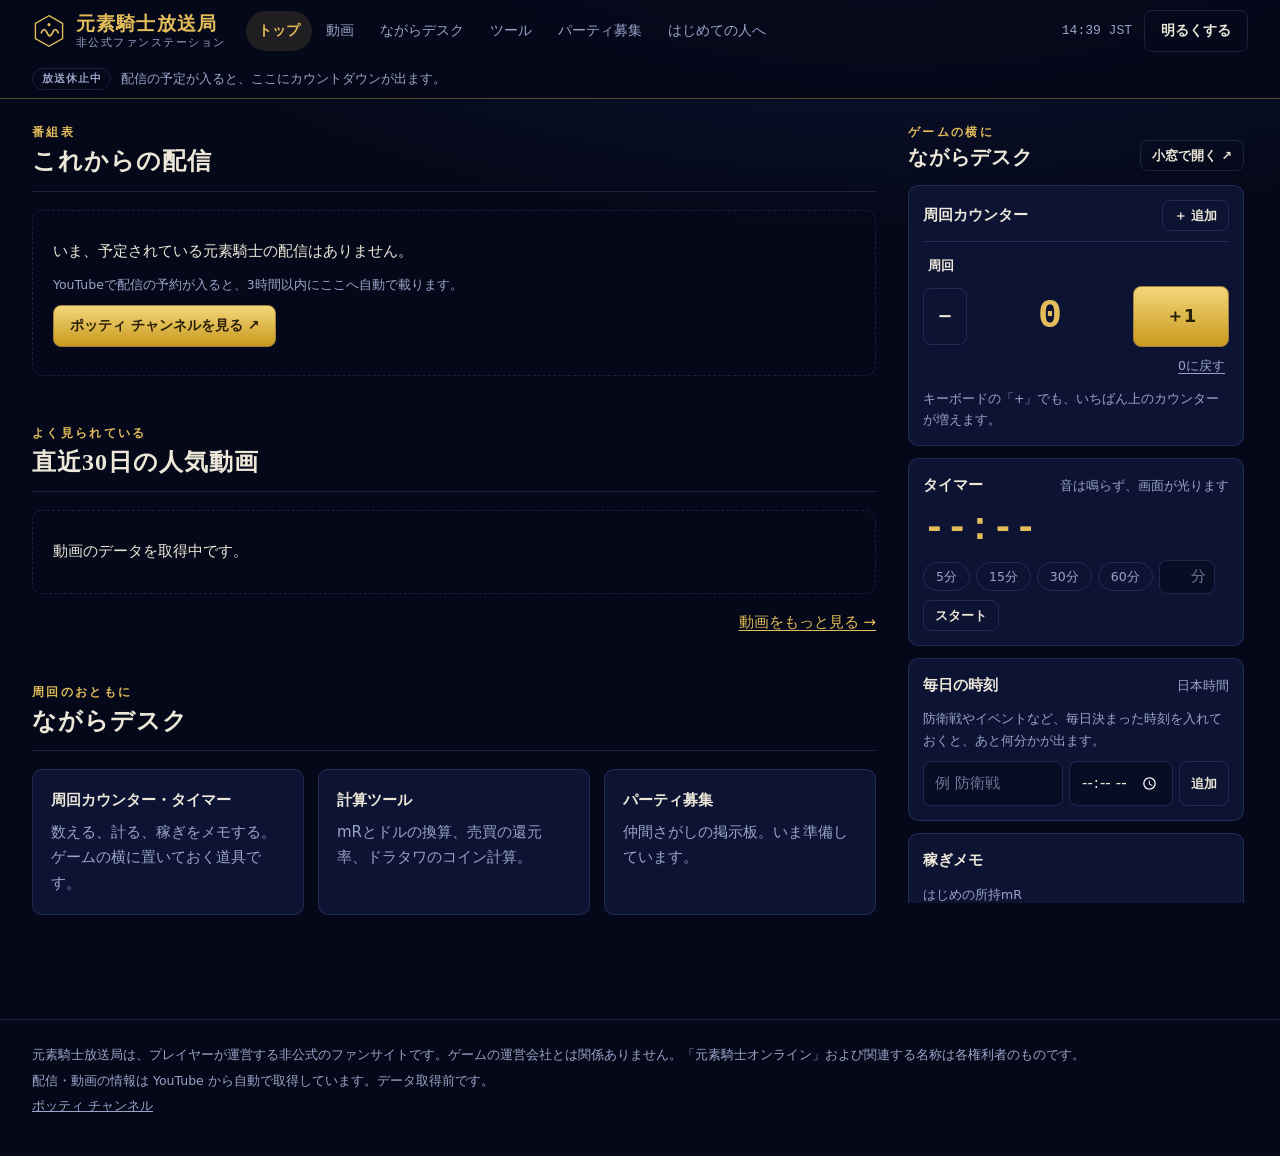
==== src/v2/index.html @ c4d9776a "別版 v2 を追加（モニター・常設デスク・小窓） Co-Authored-By: Claude Fable 5.2 <noreply@anthropic.com> Claude-Session: ht" ====
<!doctype html>
<html lang="ja">
<head>
<meta charset="utf-8">
<meta name="viewport" content="width=device-width, initial-scale=1">
<title>元素騎士放送局</title>
<meta name="description" content="元素騎士オンラインの配信予定・人気動画・周回のおともツールをまとめた、非公式のファンサイトです。">
<meta name="referrer" content="strict-origin-when-cross-origin">
<link rel="icon" href="../favicon.svg" type="image/svg+xml">
<link rel="stylesheet" href="style.css">
</head>
<body data-route="home">
<a class="skip" href="#view">本文へ移動</a>

<header class="top">
  <div class="top-in">
    <a class="brand" href="#/" aria-label="元素騎士放送局 トップ">
      <svg class="brand-mark" viewBox="0 0 40 40" aria-hidden="true">
        <path d="M20 2 36 11v18L20 38 4 29V11z" fill="none" stroke="currentColor" stroke-width="1.6"/>
        <path d="M11 22c2.2-5 4.4-5 6.6 0s4.4 5 6.600 0 4.400-5 6.600 0" fill="none" stroke="currentColor" stroke-width="2" stroke-linecap="round"/>
        <circle cx="20" cy="12.500" r="1.800" fill="currentColor"/>
      </svg>
      <span class="brand-text"><b>元素騎士放送局</b><small>非公式ファンステーション</small></span>
    </a>
    <nav class="nav" aria-label="メニュー" id="nav"></nav>
    <div class="top-tools">
      <span class="clock" id="clock" aria-label="日本時間"></span>
      <button class="ghost" id="themeBtn" type="button"></button>
    </div>
  </div>
  <div class="ticker" id="ticker" role="status"></div>
</header>

<div class="shell">
  <main>
    <section id="monitor" class="monitor" aria-label="モニター" hidden></section>
    <div id="view" tabindex="-1"></div>
  </main>
  <aside id="desk" class="desk" aria-label="ながらデスク"></aside>
</div>

<footer class="foot">
  <p>元素騎士放送局は、プレイヤーが運営する非公式のファンサイトです。ゲームの運営会社とは関係ありません。「元素騎士オンライン」および関連する名称は各権利者のものです。</p>
  <p>配信・動画の情報は YouTube から自動で取得しています。<span id="fetched"></span></p>
  <p><a href="https://www.youtube.com/@potty0908" target="_blank" rel="noopener">ポッティ チャンネル</a></p>
</footer>

<div class="flash" id="flash" aria-hidden="true"></div>
<script type="module" src="app.js"></script>
</body>
</html>
---- src/v2/style.css ----
/* 元素騎士放送局 v2 — 夜の放送局。紺の地に金の罫、青い灯り。 */
:root {
  color-scheme: dark;
  --bg: #050818; --bg2: #080d26; --panel: #0c1333; --raised: #121b47;
  --line: rgba(150, 168, 255, .16); --line-strong: rgba(226, 187, 79, .38);
  --text: #ece7d8; --muted: #9ba4c9;
  --gold: #e3bd5a; --gold-ink: #2a1f08; --blue: #3d6bff; --live: #ef4f43;
  --fire: #e5533d; --water: #3b82f6; --wind: #22b07d; --earth: #c79a3a;
  --serif: "Hiragino Mincho ProN", "Yu Mincho", YuMincho, "Noto Serif JP", serif;
  --sans: "Hiragino Sans", "Hiragino Kaku Gothic ProN", "Yu Gothic UI", "Noto Sans JP", system-ui, sans-serif;
  --mono: ui-monospace, "SF Mono", Menlo, Consolas, monospace;
  --r: 10px; --gutter: clamp(16px, 4vw, 32px);
}
:root[data-theme="light"] {
  color-scheme: light;
  --bg: #f2f4fa; --bg2: #e9edf8; --panel: #ffffff; --raised: #eef1fb;
  --line: rgba(22, 37, 111, .14); --line-strong: rgba(150, 110, 16, .45);
  --text: #131c4f; --muted: #4c5683; --gold: #8a6510; --gold-ink: #2a1f08; --blue: #1d4ed8; --live: #c8271b;
}

* { box-sizing: border-box; }
html { -webkit-text-size-adjust: 100%; scroll-padding-top: 110px; }
body {
  margin: 0; background: var(--bg); color: var(--text); font: 15px/1.7 var(--sans);
  background-image: radial-gradient(1200px 500px at 70% -10%, color-mix(in srgb, var(--blue) 16%, transparent), transparent 70%);
  background-repeat: no-repeat; min-height: 100vh;
}
h1, h2, h3, p, ul, ol, dl, dd { margin: 0; padding: 0; }
ul, ol { list-style: none; }
a { color: inherit; }
img { display: block; max-width: 100%; }
button, input, textarea, select { font: inherit; color: inherit; }
button { cursor: pointer; }
:focus-visible { outline: 2px solid var(--gold); outline-offset: 2px; border-radius: 4px; }
.mono { font-family: var(--mono); font-variant-numeric: tabular-nums; }
.muted { color: var(--muted); }
.small { font-size: 12.500px; }
.skip { position: absolute; left: 12px; top: -80px; background: var(--gold); color: var(--gold-ink); padding: 8px 12px; border-radius: 6px; z-index: 50; }
.skip:focus { top: 12px; }

/* ---- 上の帯 ---- */
.top { position: sticky; top: 0; z-index: 30; background: color-mix(in srgb, var(--bg) 88%, transparent); backdrop-filter: blur(12px); border-bottom: 1px solid var(--line-strong); }
.top-in { max-width: 1480px; margin: 0 auto; padding: 10px var(--gutter); display: flex; align-items: center; gap: 20px; }
.brand { display: flex; align-items: center; gap: 10px; text-decoration: none; flex-shrink: 0; }
.brand-mark { width: 34px; height: 34px; color: var(--gold); }
.brand-text { display: grid; line-height: 1.25; }
.brand-text b { font: 600 19px/1.2 var(--serif); letter-spacing: .06em; color: var(--gold); }
.brand-text small { font-size: 10.500px; letter-spacing: .14em; color: var(--muted); }
.nav { display: flex; gap: 2px; overflow-x: auto; scrollbar-width: none; flex: 1; min-width: 0; }
.nav::-webkit-scrollbar { display: none; }
.nav a { padding: 8px 12px; border-radius: 999px; text-decoration: none; white-space: nowrap; color: var(--muted); font-size: 14px; }
.nav a:hover { color: var(--text); background: var(--raised); }
.nav a[aria-current] { color: var(--gold); background: color-mix(in srgb, var(--gold) 12%, transparent); font-weight: 600; }
.top-tools { display: flex; align-items: center; gap: 12px; flex-shrink: 0; }
.clock { font: 13px var(--mono); color: var(--muted); }
.ticker { max-width: 1480px; margin: 0 auto; padding: 6px var(--gutter) 8px; display: flex; align-items: center; gap: 10px; font-size: 13px; white-space: nowrap; overflow: hidden; }
.ticker > :nth-child(2) { overflow: hidden; text-overflow: ellipsis; min-width: 0; }
.ticker a { text-underline-offset: 3px; }

.pill { display: inline-block; padding: 1px 9px; border-radius: 999px; font-size: 11px; font-weight: 700; letter-spacing: .08em; border: 1px solid var(--line-strong); color: var(--gold); flex-shrink: 0; }
.pill.live { background: var(--live); border-color: var(--live); color: #fff; }
.pill.live::before { content: ""; display: inline-block; width: 6px; height: 6px; border-radius: 50%; background: #fff; margin-right: 6px; vertical-align: 1px; animation: blink 1.4s infinite; }
.pill.off { color: var(--muted); border-color: var(--line); }
.potty { display: inline-block; background: #b6ff1a; color: #0b1300; font-size: 10.500px; font-weight: 700; padding: 0 7px; border-radius: 4px; flex-shrink: 0; }
@keyframes blink { 50% { opacity: .25; } }

/* ---- ボタン ---- */
.btn, .ghost { display: inline-flex; align-items: center; justify-content: center; gap: 6px; padding: 8px 16px; border-radius: 8px; text-decoration: none; font-weight: 600; font-size: 14px; white-space: nowrap; }
.btn { background: linear-gradient(#f3d67a, #c99a1e); color: var(--gold-ink); border: 1px solid #a17f41; }
.btn:hover { filter: brightness(1.07); }
.ghost { background: transparent; border: 1px solid var(--line); color: var(--text); }
.ghost:hover { border-color: var(--line-strong); background: var(--raised); }
.btn.small, .ghost.small { padding: 4px 11px; font-size: 12.500px; }
.linkbtn { background: none; border: 0; padding: 2px 4px; color: var(--muted); font-size: 12.500px; text-decoration: underline; text-underline-offset: 3px; }
.linkbtn:hover { color: var(--text); }
.link { color: var(--gold); text-underline-offset: 3px; }

/* ---- 骨組み ---- */
.shell { max-width: 1480px; margin: 0 auto; padding: 24px var(--gutter) 56px; display: grid; gap: 32px; grid-template-columns: minmax(0, 1fr); }
main { min-width: 0; }
#view:focus { outline: none; }
.desk { display: none; }
body[data-route="desk"] main { display: none; }
body[data-route="desk"] .desk { display: block; }
@media (min-width: 1180px) {
  body:not([data-route="desk"]) .shell { grid-template-columns: minmax(0, 1fr) 340px; }
  body:not([data-route="desk"]) .desk { display: block; position: sticky; top: 104px; max-height: calc(100vh - 120px); overflow-y: auto; padding-right: 4px; align-self: start; scrollbar-width: thin; }
}

/* ---- モニター ---- */
.monitor { display: none; }
body[data-route="home"] .monitor:not([hidden]) { display: grid; gap: 20px; grid-template-columns: minmax(0, 1fr); margin-bottom: 40px; align-items: start; }
@media (min-width: 860px) { body[data-route="home"] .monitor:not([hidden]) { grid-template-columns: minmax(0, 1.700fr) minmax(240px, 1fr); } }
.stage { position: relative; border-radius: var(--r); overflow: hidden; background: #000; border: 1px solid var(--line-strong); display: grid; place-items: center; isolation: isolate; }
.stage::before { content: ""; position: absolute; inset: -30px; background: var(--thumb) center/cover; filter: blur(28px) brightness(.45); z-index: -1; }
.frame { position: relative; width: 100%; aspect-ratio: 16/9; }
.stage.tall .frame { width: auto; height: min(52vh, 440px); aspect-ratio: 9/16; max-width: 100%; }
.frame img, .frame iframe { position: absolute; inset: 0; width: 100%; height: 100%; object-fit: cover; border: 0; }
.playbtn { position: absolute; inset: 0; margin: auto; width: 72px; height: 72px; border-radius: 50%; border: 2px solid var(--gold); background: rgba(5, 8, 24, .72); color: var(--gold); font-size: 24px; padding-left: 6px; }
.playbtn:hover { background: var(--gold); color: var(--gold-ink); }
.side { display: grid; gap: 14px; align-content: start; min-width: 0; }
.now { display: grid; gap: 8px; }
.now-top { display: flex; align-items: center; gap: 8px; }
.now-top .close { margin-left: auto; display: none; }
body.playing .now-top .close { display: inline-flex; }
.now-title { font: 600 20px/1.5 var(--serif); letter-spacing: .02em; }
.label { font-size: 11.500px; letter-spacing: .14em; color: var(--muted); font-weight: 600; padding-top: 12px; border-top: 1px solid var(--line); }
.queue { display: grid; gap: 4px; }
.queue button { display: grid; grid-template-columns: 72px minmax(0, 1fr); gap: 10px; align-items: center; width: 100%; text-align: left; background: none; border: 0; padding: 5px; border-radius: 8px; }
.queue button:hover { background: var(--raised); }
.queue img { width: 72px; aspect-ratio: 16/9; object-fit: cover; border-radius: 5px; }
.queue b { display: block; font-size: 13px; font-weight: 500; line-height: 1.45; overflow: hidden; display: -webkit-box; -webkit-line-clamp: 2; -webkit-box-orient: vertical; }
.queue small { color: var(--muted); font-size: 11.500px; display: block; overflow: hidden; text-overflow: ellipsis; white-space: nowrap; }

/* 他のページでは、再生中だけ小さく浮かぶ */
body.playing:not([data-route="home"]) .monitor:not([hidden]) { display: block; position: fixed; left: 16px; bottom: 16px; z-index: 40; width: min(340px, calc(100vw - 32px)); background: var(--panel); border: 1px solid var(--line-strong); border-radius: 12px; padding: 8px; box-shadow: 0 16px 48px rgba(0, 0, 0, .5); }
body.playing:not([data-route="home"]) .monitor .stage.tall .frame { height: 232px; }
body.playing:not([data-route="home"]) .monitor:has(.tall) { width: 150px; }
body.playing:not([data-route="home"]) .foot { padding-bottom: 300px; }
body.playing:not([data-route="home"]) .monitor .side { margin-top: 6px; gap: 0; }
body.playing:not([data-route="home"]) .monitor :is(.queue, .label, .now p, .now .link, .potty) { display: none; }
body.playing:not([data-route="home"]) .monitor .now-title { font: 500 12px/1.4 var(--sans); overflow: hidden; white-space: nowrap; text-overflow: ellipsis; }
body.mini .monitor { display: none !important; }

/* ---- 節 ---- */
.sec { margin-bottom: 48px; }
.sec-h { display: grid; gap: 2px; margin-bottom: 18px; padding-bottom: 12px; border-bottom: 1px solid var(--line); }
.kicker { font-size: 11.500px; letter-spacing: .2em; color: var(--gold); font-weight: 600; }
.sec-h h2, .desk-h h2 { font: 600 24px/1.4 var(--serif); letter-spacing: .04em; }
.note { color: var(--muted); font-size: 13px; margin-bottom: 14px; padding-left: 12px; border-left: 2px solid var(--line-strong); }
.more { margin-top: 16px; text-align: right; }
.empty { border: 1px dashed var(--line); border-radius: var(--r); padding: 28px 20px; display: grid; gap: 10px; justify-items: start; }

/* 番組表 */
.guide { display: grid; gap: 20px; }
.day-h { font: 600 14px var(--sans); color: var(--muted); margin-bottom: 6px; }
.prog { display: grid; grid-template-columns: 64px minmax(0, 1fr) auto; gap: 14px; align-items: center; padding: 12px 14px; border: 1px solid var(--line); border-left: 3px solid var(--line); border-radius: 8px; background: var(--panel); margin-bottom: 6px; }
.prog.mine { border-left-color: var(--gold); }
.prog.on { border-color: var(--live); }
.prog-t { font-size: 17px; font-weight: 700; color: var(--gold); }
.prog.on .prog-t { color: var(--live); font-size: 13px; letter-spacing: .1em; }
.prog-b { display: grid; gap: 2px; min-width: 0; }
.prog-b b { font-weight: 600; line-height: 1.5; }
.prog-a { display: flex; gap: 10px; align-items: center; flex-wrap: wrap; justify-content: flex-end; }
@media (max-width: 620px) { .prog { grid-template-columns: 52px minmax(0, 1fr); } .prog-a { grid-column: 2; justify-content: flex-start; } }

/* 動画 */
.vgrid { display: grid; gap: 18px 14px; grid-template-columns: repeat(auto-fill, minmax(190px, 1fr)); }
.vcard { display: grid; gap: 8px; align-content: start; text-align: left; background: none; border: 0; padding: 0; border-radius: var(--r); }
.vthumb { position: relative; display: block; aspect-ratio: 16/9; border-radius: 8px; overflow: hidden; background: var(--raised); border: 1px solid var(--line); }
.vthumb img { width: 100%; height: 100%; object-fit: cover; transition: transform .25s; }
.vcard:hover .vthumb { border-color: var(--line-strong); }
.vcard:hover .vthumb img { transform: scale(1.04); }
.dur, .vtype { position: absolute; bottom: 6px; padding: 0 6px; border-radius: 4px; background: rgba(5, 8, 24, .82); color: #fff; font-size: 11px; line-height: 1.7; }
.dur { right: 6px; } .vtype { left: 6px; }
.vbody { display: grid; gap: 3px; padding: 0 2px; }
.vtitle { font-weight: 600; font-size: 13.500px; line-height: 1.5; display: -webkit-box; -webkit-line-clamp: 2; -webkit-box-orient: vertical; overflow: hidden; }
.vmeta { display: flex; gap: 6px; align-items: center; font-size: 12px; color: var(--muted); min-width: 0; }
.vmeta > span:last-child { overflow: hidden; text-overflow: ellipsis; white-space: nowrap; }

.tabs { display: flex; gap: 4px; border-bottom: 1px solid var(--line); margin-bottom: 16px; overflow-x: auto; }
.tab { background: none; border: 0; padding: 10px 14px; color: var(--muted); border-bottom: 2px solid transparent; margin-bottom: -1px; white-space: nowrap; font-weight: 600; }
.tab.on { color: var(--gold); border-bottom-color: var(--gold); }
.filters { display: grid; gap: 10px; margin-bottom: 12px; }
.chips { display: flex; gap: 6px; flex-wrap: wrap; align-items: center; }
.chip { background: transparent; border: 1px solid var(--line); border-radius: 999px; padding: 3px 12px; font-size: 12.500px; color: var(--muted); }
.chip:hover { border-color: var(--line-strong); color: var(--text); }
.chip.on { background: color-mix(in srgb, var(--gold) 14%, transparent); border-color: var(--line-strong); color: var(--gold); font-weight: 600; }

/* 入力 */
input[type="text"], input[type="search"], input[type="time"], textarea { width: 100%; background: var(--bg2); border: 1px solid var(--line); border-radius: 8px; padding: 8px 11px; min-width: 0; }
input:focus-visible, textarea:focus-visible { outline: 2px solid var(--gold); outline-offset: 0; border-color: transparent; }
input::placeholder, textarea::placeholder { color: color-mix(in srgb, var(--muted) 70%, transparent); }
textarea { resize: vertical; line-height: 1.6; }
.search { max-width: 420px; }
.field { display: grid; gap: 3px; font-size: 12.500px; color: var(--muted); }
.field input { font-size: 15px; color: var(--text); }
.result { display: block; min-height: 1.700em; font-weight: 700; color: var(--gold); }

/* カード */
.cards3 { display: grid; gap: 14px; grid-template-columns: repeat(auto-fit, minmax(230px, 1fr)); }
.card, .tile, .dcard { background: var(--panel); border: 1px solid var(--line); border-radius: var(--r); padding: 18px; display: grid; gap: 10px; align-content: start; }
.card h3, .dcard h3 { font-size: 15px; font-weight: 700; }
.card.wide { max-width: 720px; gap: 14px; justify-items: start; }
.tile { text-decoration: none; gap: 6px; }
a.tile:hover { border-color: var(--line-strong); background: var(--raised); }
.tile b { font-size: 15px; }
.app-top { display: flex; justify-content: space-between; gap: 8px; align-items: center; }
.plain { display: grid; gap: 6px; }
.plain li { padding-left: 16px; position: relative; }
.plain li::before { content: ""; position: absolute; left: 2px; top: .75em; width: 6px; height: 6px; background: var(--gold); transform: rotate(45deg); }
.steps { display: grid; gap: 12px; counter-reset: s; max-width: 720px; }
.steps li { counter-increment: s; display: grid; grid-template-columns: 34px 1fr; column-gap: 12px; }
.steps li::before { content: counter(s); grid-row: span 2; width: 34px; height: 34px; border: 1px solid var(--line-strong); border-radius: 50%; display: grid; place-items: center; font: 600 15px var(--serif); color: var(--gold); }
.gloss { margin-top: 14px; display: grid; grid-template-columns: minmax(90px, 160px) minmax(0, 1fr); gap: 0 18px; max-width: 820px; }
.gloss dt, .gloss dd { padding: 10px 0; border-bottom: 1px solid var(--line); }
.gloss dt { font-weight: 700; color: var(--gold); }
@media (max-width: 520px) { .gloss { grid-template-columns: 1fr; } .gloss dt { border: 0; padding-bottom: 0; } }

/* ---- ながらデスク ---- */
.desk-h { display: flex; justify-content: space-between; align-items: end; gap: 10px; margin-bottom: 14px; }
.desk-h h2 { font-size: 20px; }
.desk-grid { display: grid; gap: 12px; margin-bottom: 12px; }
body[data-route="desk"]:not(.mini) .desk-grid { grid-template-columns: repeat(auto-fit, minmax(300px, 1fr)); align-items: start; }
.dcard { padding: 14px; }
.dcard.done { border-color: var(--gold); box-shadow: 0 0 0 1px var(--gold) inset; }
.dhead { display: flex; justify-content: space-between; align-items: baseline; gap: 8px; }
.counter { display: grid; gap: 6px; padding-top: 10px; border-top: 1px solid var(--line); }
.counter:first-of-type { border-top: 0; padding-top: 0; }
.cname { background: transparent !important; border-color: transparent !important; padding: 2px 4px !important; font-weight: 600; font-size: 13px; }
.cname:hover { border-color: var(--line) !important; }
.crow { display: grid; grid-template-columns: 44px 1fr 96px; gap: 10px; align-items: center; }
.cnum { font-size: 40px; line-height: 1; text-align: center; color: var(--gold); }
.btn.big { padding: 14px 0; font-size: 18px; }
.crow .ghost { padding: 12px 0; font-size: 18px; }
.crow2 { display: flex; gap: 8px; align-items: center; min-height: 20px; }
.crow2 small { margin-right: auto; }
.keyhint { display: none; }
@media (hover: hover) and (pointer: fine) { .keyhint { display: block; } }
.tnum { font-size: 38px; line-height: 1.1; color: var(--gold); }
.tiny { width: 56px !important; padding: 3px 8px !important; text-align: right; }
.rlist { display: grid; gap: 4px; }
.rlist li { display: grid; grid-template-columns: minmax(0, 1fr) auto auto; gap: 10px; align-items: center; padding: 4px 0; border-bottom: 1px solid var(--line); }
.rform { display: grid; grid-template-columns: minmax(0, 1fr) 104px auto; gap: 6px; }
.eout { display: grid; gap: 2px; font-size: 13px; }
.eout span:first-child { font-weight: 700; color: var(--gold); font-size: 16px; }
.elog summary { cursor: pointer; font-size: 12.500px; color: var(--muted); }
.elog li { font-size: 12px; padding: 3px 0; }

/* 小窓 */
body.mini .top-in .nav, body.mini .foot, body.mini .clock { display: none; }
body.mini .shell { padding: 14px 12px 24px; }
body.mini .brand-text small { display: none; }

/* ---- 足元・光 ---- */
.foot { border-top: 1px solid var(--line); padding: 24px var(--gutter) 40px; max-width: 1480px; margin: 0 auto; color: var(--muted); font-size: 12.500px; display: grid; gap: 4px; }
.flash { position: fixed; inset: 0; pointer-events: none; z-index: 60; opacity: 0; box-shadow: inset 0 0 0 10px var(--gold), inset 0 0 120px color-mix(in srgb, var(--gold) 55%, transparent); }
.flash.on { animation: flash 2.400s ease-out 2; }
@keyframes flash { 0%, 40% { opacity: 1; } 20% { opacity: .35; } 100% { opacity: 0; } }

@media (max-width: 760px) {
  .top-in { flex-wrap: wrap; gap: 6px 12px; }
  .nav { order: 3; flex-basis: 100%; margin: 0 calc(var(--gutter) * -1); padding: 0 var(--gutter); }
  .top-tools { margin-left: auto; }
  .clock { display: none; }
  .sec-h h2 { font-size: 21px; }
}
@media (prefers-reduced-motion: reduce) { *, *::before { animation-duration: .01s !important; transition: none !important; } }
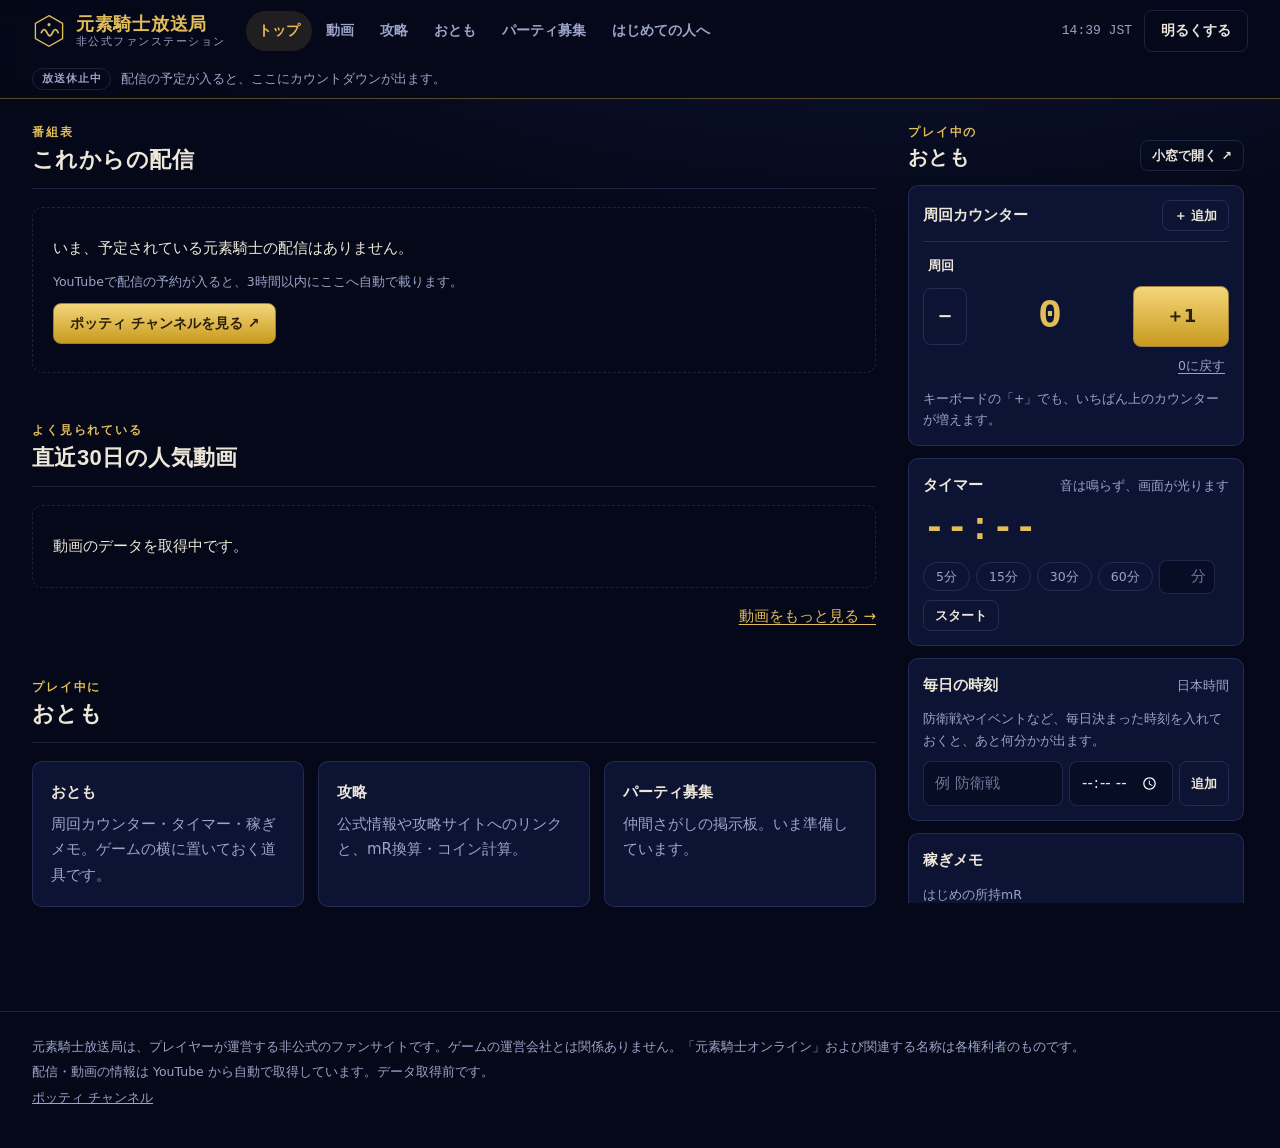
==== commit 9f9a7d51: "v2: 「ながらデスク」を「おとも」に、「ツール」を「攻略」タブ（公式リンク集＋計算）に Co-Authored-By: Claude Opus 5.5 <noreply@anthropic.com>" ====
--- a/src/v2/index.html
+++ b/src/v2/index.html
@@ -36,7 +36,7 @@
     <section id="monitor" class="monitor" aria-label="モニター" hidden></section>
     <div id="view" tabindex="-1"></div>
   </main>
-  <aside id="desk" class="desk" aria-label="ながらデスク"></aside>
+  <aside id="desk" class="desk" aria-label="おとも"></aside>
 </div>
 
 <footer class="foot">
--- a/src/v2/style.css
+++ b/src/v2/style.css
@@ -6,7 +6,7 @@
   --text: #ece7d8; --muted: #9ba4c9;
   --gold: #e3bd5a; --gold-ink: #2a1f08; --blue: #3d6bff; --live: #ef4f43;
   --fire: #e5533d; --water: #3b82f6; --wind: #22b07d; --earth: #c79a3a;
-  --serif: "Hiragino Mincho ProN", "Yu Mincho", YuMincho, "Noto Serif JP", serif;
+  --head: "Hiragino Sans", "Hiragino Kaku Gothic ProN", "Noto Sans JP", "Yu Gothic", YuGothic, "Meiryo", sans-serif;
   --sans: "Hiragino Sans", "Hiragino Kaku Gothic ProN", "Yu Gothic UI", "Noto Sans JP", system-ui, sans-serif;
   --mono: ui-monospace, "SF Mono", Menlo, Consolas, monospace;
   --r: 10px; --gutter: clamp(16px, 4vw, 32px);
@@ -21,6 +21,7 @@
 * { box-sizing: border-box; }
 html { -webkit-text-size-adjust: 100%; scroll-padding-top: 110px; }
 body {
+  font-weight: 500;
   margin: 0; background: var(--bg); color: var(--text); font: 15px/1.7 var(--sans);
   background-image: radial-gradient(1200px 500px at 70% -10%, color-mix(in srgb, var(--blue) 16%, transparent), transparent 70%);
   background-repeat: no-repeat; min-height: 100vh;
@@ -44,11 +45,11 @@
 .brand { display: flex; align-items: center; gap: 10px; text-decoration: none; flex-shrink: 0; }
 .brand-mark { width: 34px; height: 34px; color: var(--gold); }
 .brand-text { display: grid; line-height: 1.25; }
-.brand-text b { font: 600 19px/1.2 var(--serif); letter-spacing: .06em; color: var(--gold); }
+.brand-text b { font: 800 18px/1.2 var(--head); letter-spacing: .04em; color: var(--gold); }
 .brand-text small { font-size: 10.500px; letter-spacing: .14em; color: var(--muted); }
 .nav { display: flex; gap: 2px; overflow-x: auto; scrollbar-width: none; flex: 1; min-width: 0; }
 .nav::-webkit-scrollbar { display: none; }
-.nav a { padding: 8px 12px; border-radius: 999px; text-decoration: none; white-space: nowrap; color: var(--muted); font-size: 14px; }
+.nav a { padding: 8px 12px; border-radius: 999px; text-decoration: none; white-space: nowrap; color: var(--muted); font-size: 14px; font-weight: 700; }
 .nav a:hover { color: var(--text); background: var(--raised); }
 .nav a[aria-current] { color: var(--gold); background: color-mix(in srgb, var(--gold) 12%, transparent); font-weight: 600; }
 .top-tools { display: flex; align-items: center; gap: 12px; flex-shrink: 0; }
@@ -65,7 +66,7 @@
 @keyframes blink { 50% { opacity: .25; } }
 
 /* ---- ボタン ---- */
-.btn, .ghost { display: inline-flex; align-items: center; justify-content: center; gap: 6px; padding: 8px 16px; border-radius: 8px; text-decoration: none; font-weight: 600; font-size: 14px; white-space: nowrap; }
+.btn, .ghost { display: inline-flex; align-items: center; justify-content: center; gap: 6px; padding: 8px 16px; border-radius: 8px; text-decoration: none; font-weight: 700; font-size: 14px; white-space: nowrap; }
 .btn { background: linear-gradient(#f3d67a, #c99a1e); color: var(--gold-ink); border: 1px solid #a17f41; }
 .btn:hover { filter: brightness(1.07); }
 .ghost { background: transparent; border: 1px solid var(--line); color: var(--text); }
@@ -80,11 +81,11 @@
 main { min-width: 0; }
 #view:focus { outline: none; }
 .desk { display: none; }
-body[data-route="desk"] main { display: none; }
-body[data-route="desk"] .desk { display: block; }
+body[data-route="otomo"] main { display: none; }
+body[data-route="otomo"] .desk { display: block; }
 @media (min-width: 1180px) {
-  body:not([data-route="desk"]) .shell { grid-template-columns: minmax(0, 1fr) 340px; }
-  body:not([data-route="desk"]) .desk { display: block; position: sticky; top: 104px; max-height: calc(100vh - 120px); overflow-y: auto; padding-right: 4px; align-self: start; scrollbar-width: thin; }
+  body:not([data-route="otomo"]) .shell { grid-template-columns: minmax(0, 1fr) 340px; }
+  body:not([data-route="otomo"]) .desk { display: block; position: sticky; top: 104px; max-height: calc(100vh - 120px); overflow-y: auto; padding-right: 4px; align-self: start; scrollbar-width: thin; }
 }
 
 /* ---- モニター ---- */
@@ -103,7 +104,7 @@
 .now-top { display: flex; align-items: center; gap: 8px; }
 .now-top .close { margin-left: auto; display: none; }
 body.playing .now-top .close { display: inline-flex; }
-.now-title { font: 600 20px/1.5 var(--serif); letter-spacing: .02em; }
+.now-title { font: 800 19px/1.5 var(--head); letter-spacing: .01em; }
 .label { font-size: 11.500px; letter-spacing: .14em; color: var(--muted); font-weight: 600; padding-top: 12px; border-top: 1px solid var(--line); }
 .queue { display: grid; gap: 4px; }
 .queue button { display: grid; grid-template-columns: 72px minmax(0, 1fr); gap: 10px; align-items: center; width: 100%; text-align: left; background: none; border: 0; padding: 5px; border-radius: 8px; }
@@ -125,8 +126,8 @@
 /* ---- 節 ---- */
 .sec { margin-bottom: 48px; }
 .sec-h { display: grid; gap: 2px; margin-bottom: 18px; padding-bottom: 12px; border-bottom: 1px solid var(--line); }
-.kicker { font-size: 11.500px; letter-spacing: .2em; color: var(--gold); font-weight: 600; }
-.sec-h h2, .desk-h h2 { font: 600 24px/1.4 var(--serif); letter-spacing: .04em; }
+.kicker { font-size: 11.500px; letter-spacing: .16em; color: var(--gold); font-weight: 800; }
+.sec-h h2, .desk-h h2 { font: 800 22px/1.4 var(--head); letter-spacing: .02em; }
 .note { color: var(--muted); font-size: 13px; margin-bottom: 14px; padding-left: 12px; border-left: 2px solid var(--line-strong); }
 .more { margin-top: 16px; text-align: right; }
 .empty { border: 1px dashed var(--line); border-radius: var(--r); padding: 28px 20px; display: grid; gap: 10px; justify-items: start; }
@@ -140,7 +141,7 @@
 .prog-t { font-size: 17px; font-weight: 700; color: var(--gold); }
 .prog.on .prog-t { color: var(--live); font-size: 13px; letter-spacing: .1em; }
 .prog-b { display: grid; gap: 2px; min-width: 0; }
-.prog-b b { font-weight: 600; line-height: 1.5; }
+.prog-b b { font-weight: 700; line-height: 1.5; }
 .prog-a { display: flex; gap: 10px; align-items: center; flex-wrap: wrap; justify-content: flex-end; }
 @media (max-width: 620px) { .prog { grid-template-columns: 52px minmax(0, 1fr); } .prog-a { grid-column: 2; justify-content: flex-start; } }
 
@@ -154,12 +155,12 @@
 .dur, .vtype { position: absolute; bottom: 6px; padding: 0 6px; border-radius: 4px; background: rgba(5, 8, 24, .82); color: #fff; font-size: 11px; line-height: 1.7; }
 .dur { right: 6px; } .vtype { left: 6px; }
 .vbody { display: grid; gap: 3px; padding: 0 2px; }
-.vtitle { font-weight: 600; font-size: 13.500px; line-height: 1.5; display: -webkit-box; -webkit-line-clamp: 2; -webkit-box-orient: vertical; overflow: hidden; }
+.vtitle { font-weight: 700; font-size: 13.500px; line-height: 1.5; display: -webkit-box; -webkit-line-clamp: 2; -webkit-box-orient: vertical; overflow: hidden; }
 .vmeta { display: flex; gap: 6px; align-items: center; font-size: 12px; color: var(--muted); min-width: 0; }
 .vmeta > span:last-child { overflow: hidden; text-overflow: ellipsis; white-space: nowrap; }
 
 .tabs { display: flex; gap: 4px; border-bottom: 1px solid var(--line); margin-bottom: 16px; overflow-x: auto; }
-.tab { background: none; border: 0; padding: 10px 14px; color: var(--muted); border-bottom: 2px solid transparent; margin-bottom: -1px; white-space: nowrap; font-weight: 600; }
+.tab { background: none; border: 0; padding: 10px 14px; color: var(--muted); border-bottom: 2px solid transparent; margin-bottom: -1px; white-space: nowrap; font-weight: 700; }
 .tab.on { color: var(--gold); border-bottom-color: var(--gold); }
 .filters { display: grid; gap: 10px; margin-bottom: 12px; }
 .chips { display: flex; gap: 6px; flex-wrap: wrap; align-items: center; }
@@ -180,7 +181,7 @@
 /* カード */
 .cards3 { display: grid; gap: 14px; grid-template-columns: repeat(auto-fit, minmax(230px, 1fr)); }
 .card, .tile, .dcard { background: var(--panel); border: 1px solid var(--line); border-radius: var(--r); padding: 18px; display: grid; gap: 10px; align-content: start; }
-.card h3, .dcard h3 { font-size: 15px; font-weight: 700; }
+.card h3, .dcard h3 { font-size: 15px; font-weight: 800; }
 .card.wide { max-width: 720px; gap: 14px; justify-items: start; }
 .tile { text-decoration: none; gap: 6px; }
 a.tile:hover { border-color: var(--line-strong); background: var(--raised); }
@@ -191,7 +192,7 @@
 .plain li::before { content: ""; position: absolute; left: 2px; top: .75em; width: 6px; height: 6px; background: var(--gold); transform: rotate(45deg); }
 .steps { display: grid; gap: 12px; counter-reset: s; max-width: 720px; }
 .steps li { counter-increment: s; display: grid; grid-template-columns: 34px 1fr; column-gap: 12px; }
-.steps li::before { content: counter(s); grid-row: span 2; width: 34px; height: 34px; border: 1px solid var(--line-strong); border-radius: 50%; display: grid; place-items: center; font: 600 15px var(--serif); color: var(--gold); }
+.steps li::before { content: counter(s); grid-row: span 2; width: 34px; height: 34px; border: 1px solid var(--line-strong); border-radius: 50%; display: grid; place-items: center; font: 800 15px var(--head); color: var(--gold); }
 .gloss { margin-top: 14px; display: grid; grid-template-columns: minmax(90px, 160px) minmax(0, 1fr); gap: 0 18px; max-width: 820px; }
 .gloss dt, .gloss dd { padding: 10px 0; border-bottom: 1px solid var(--line); }
 .gloss dt { font-weight: 700; color: var(--gold); }
@@ -201,7 +202,7 @@
 .desk-h { display: flex; justify-content: space-between; align-items: end; gap: 10px; margin-bottom: 14px; }
 .desk-h h2 { font-size: 20px; }
 .desk-grid { display: grid; gap: 12px; margin-bottom: 12px; }
-body[data-route="desk"]:not(.mini) .desk-grid { grid-template-columns: repeat(auto-fit, minmax(300px, 1fr)); align-items: start; }
+body[data-route="otomo"]:not(.mini) .desk-grid { grid-template-columns: repeat(auto-fit, minmax(300px, 1fr)); align-items: start; }
 .dcard { padding: 14px; }
 .dcard.done { border-color: var(--gold); box-shadow: 0 0 0 1px var(--gold) inset; }
 .dhead { display: flex; justify-content: space-between; align-items: baseline; gap: 8px; }
@@ -246,3 +247,13 @@
   .sec-h h2 { font-size: 21px; }
 }
 @media (prefers-reduced-motion: reduce) { *, *::before { animation-duration: .01s !important; transition: none !important; } }
+
+/* 攻略リンク */
+.lgroup { margin-bottom: 22px; }
+.lgroup-h { font-size: 13px; font-weight: 800; color: var(--muted); letter-spacing: .1em; margin-bottom: 8px; }
+.links { display: grid; gap: 8px; grid-template-columns: repeat(auto-fill, minmax(260px, 1fr)); }
+.links a { position: relative; display: grid; gap: 2px; padding: 12px 36px 12px 14px; border: 1px solid var(--line); border-left: 3px solid var(--gold); border-radius: 8px; background: var(--panel); text-decoration: none; min-height: 100%; }
+.links a:hover { background: var(--raised); border-color: var(--line-strong); border-left-color: var(--gold); }
+.links b { font-weight: 800; }
+.links .arrow { position: absolute; right: 12px; top: 12px; color: var(--gold); }
+.empty-line { padding: 12px 14px; border: 1px dashed var(--line); border-radius: 8px; }
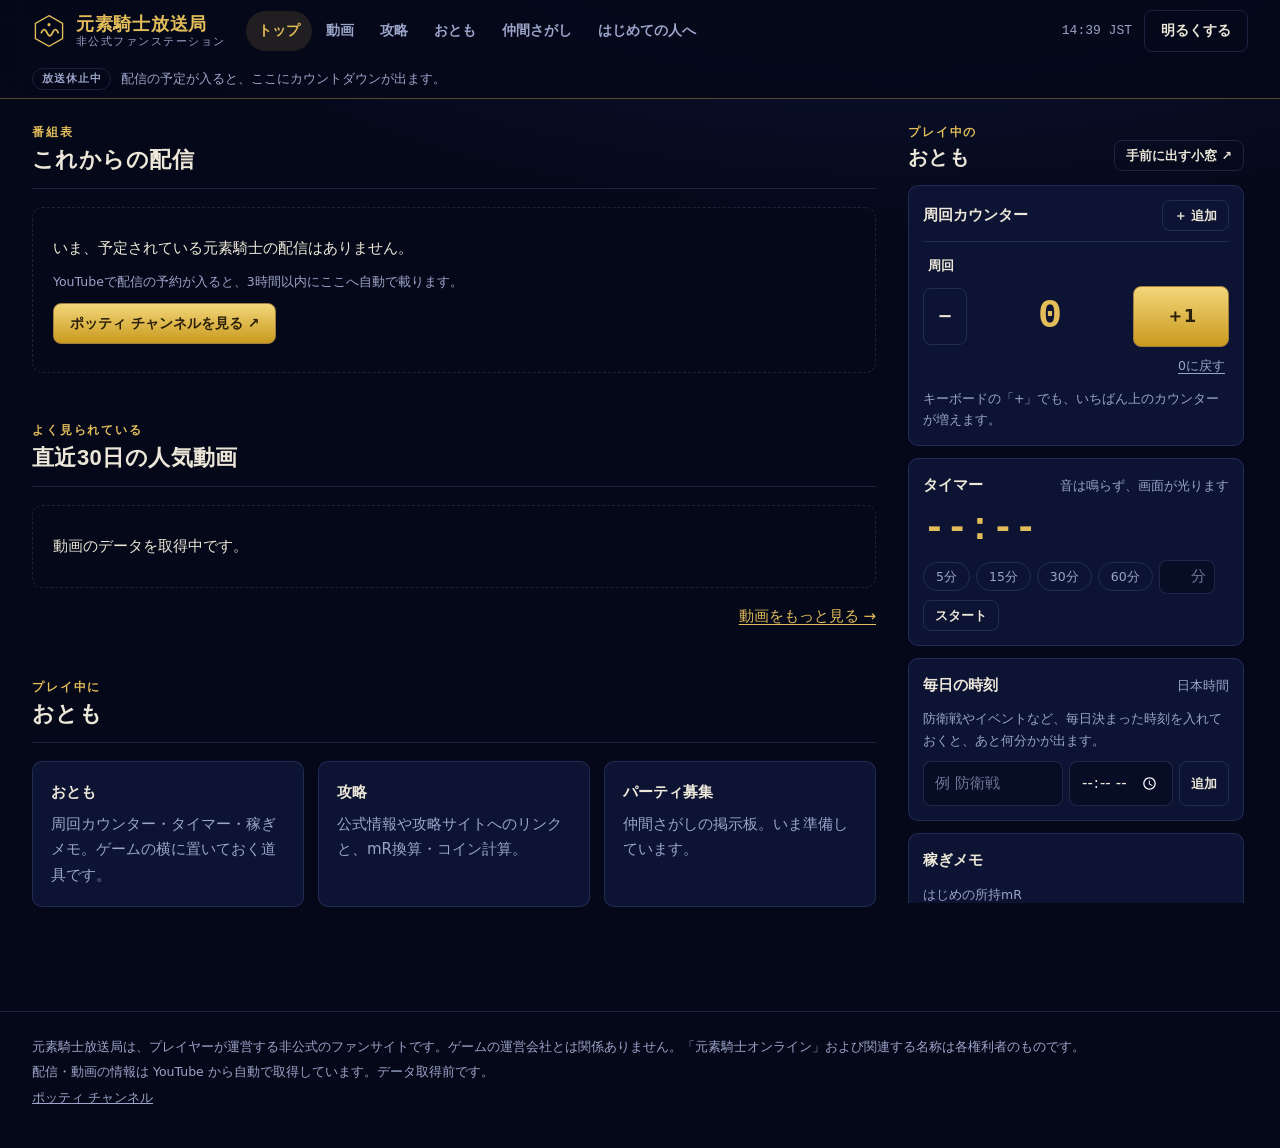
==== commit 3bf3a4b2: "v2 仲間さがし: 参加ボタン（枠がキャラ名で埋まる）・勧誘（集合時間/場所/ch）・通知（音・OS通知・手前に出る小窓・タブ点滅）・ch選択式 Co-Authored-By: Claude Opus" ====
--- a/src/v2/index.html
+++ b/src/v2/index.html
@@ -46,6 +46,7 @@
 </footer>
 
 <div class="flash" id="flash" aria-hidden="true"></div>
+<div class="toasts" id="toasts"></div>
 <script type="module" src="app.js"></script>
 </body>
 </html>
--- a/src/v2/style.css
+++ b/src/v2/style.css
@@ -257,3 +257,94 @@
 .links b { font-weight: 800; }
 .links .arrow { position: absolute; right: 12px; top: 12px; color: var(--gold); }
 .empty-line { padding: 12px 14px; border: 1px dashed var(--line); border-radius: 8px; }
+
+/* ---- 仲間さがし ---- */
+.note.warn { border-left-color: var(--live); color: var(--text); }
+.howto { display: grid; gap: 4px; margin-bottom: 16px; max-width: 760px; }
+.howto b { color: var(--gold); }
+.cta { display: grid; gap: 12px; grid-template-columns: repeat(auto-fit, minmax(240px, 1fr)); margin-bottom: 24px; }
+.cta-btn { display: grid; gap: 4px; text-align: left; padding: 18px 20px; border-radius: var(--r); border: 1px solid var(--line-strong); background: linear-gradient(135deg, color-mix(in srgb, var(--gold) 14%, var(--panel)), var(--panel)); }
+.cta-btn b { font-size: 17px; font-weight: 800; color: var(--gold); }
+.cta-btn:hover { border-color: var(--gold); }
+.board .card.wide { max-width: none; margin-bottom: 24px; }
+.bform { display: grid; gap: 16px; width: 100%; }
+.bform fieldset { border: 0; padding: 0; margin: 0; display: grid; gap: 8px; min-width: 0; }
+.bform legend { font-size: 13px; font-weight: 800; color: var(--muted); padding: 0; margin-bottom: 6px; }
+.bform .field { max-width: 420px; }
+.slot { border: 1px solid var(--line); border-radius: 8px; padding: 12px; display: grid; gap: 10px; background: var(--bg2); }
+.slot-top { display: flex; flex-wrap: wrap; gap: 10px; align-items: center; }
+.slot-cond { display: grid; gap: 8px; }
+.cond-val { display: flex; flex-wrap: wrap; gap: 8px; align-items: center; }
+.num { width: 120px !important; text-align: right; font-family: var(--mono); }
+.tinput { width: 120px !important; padding: 3px 8px !important; }
+.stepper { display: inline-flex; gap: 8px; align-items: center; }
+.statgrid { display: grid; gap: 10px; grid-template-columns: repeat(auto-fill, minmax(120px, 1fr)); max-width: 640px; }
+.statgrid .num { width: 100% !important; }
+.err { color: var(--live); font-weight: 700; }
+.mine { border: 1px solid var(--gold); border-radius: var(--r); padding: 14px 16px; margin-bottom: 20px; display: grid; gap: 10px; background: color-mix(in srgb, var(--gold) 8%, var(--panel)); }
+.mine-top { display: flex; flex-wrap: wrap; gap: 8px 12px; align-items: center; }
+.mini-step { display: inline-flex; gap: 6px; align-items: center; padding: 2px 8px; border: 1px solid var(--line); border-radius: 999px; }
+.blist { display: grid; gap: 10px; grid-template-columns: repeat(auto-fill, minmax(300px, 1fr)); }
+.bcard { border: 1px solid var(--line); border-radius: var(--r); background: var(--panel); padding: 14px; display: grid; gap: 8px; align-content: start; }
+.bcard.match { border-color: var(--gold); box-shadow: 0 0 0 1px var(--gold) inset; }
+.bcard-top { display: flex; flex-wrap: wrap; gap: 6px 10px; align-items: center; }
+.tower { font-weight: 800; font-size: 15px; color: var(--gold); }
+.when { margin-left: auto; font-weight: 700; }
+.need { display: flex; flex-wrap: wrap; gap: 6px; }
+.need li { padding: 2px 10px; border-radius: 6px; background: var(--raised); font-size: 13px; font-weight: 700; }
+.need li.ok { background: color-mix(in srgb, var(--gold) 22%, var(--raised)); color: var(--gold); }
+.stats { display: grid; grid-template-columns: repeat(3, auto 1fr); gap: 2px 8px; font-size: 13px; }
+.stats dt { color: var(--muted); }
+.stats dd { font-weight: 700; }
+.say { font-size: 13.500px; padding: 6px 10px; border-radius: 6px; background: var(--bg2); }
+.bcard-foot { display: flex; flex-wrap: wrap; gap: 8px; align-items: center; padding-top: 6px; border-top: 1px solid var(--line); }
+.char { font-weight: 800; }
+.live-dot { margin-left: auto; }
+.live-dot::before { content: ""; display: inline-block; width: 7px; height: 7px; border-radius: 50%; background: var(--wind); margin-right: 5px; vertical-align: 1px; }
+@media (max-width: 520px) { .stats { grid-template-columns: auto 1fr auto 1fr; } }
+
+/* 席（募集カード） */
+.seats { display: grid; gap: 4px; }
+.seat { display: flex; align-items: center; gap: 8px; padding: 5px 8px; border-radius: 6px; background: var(--bg2); min-height: 36px; }
+.seat.open { border: 1px dashed var(--line); background: transparent; }
+.seat.open.ok { border-color: var(--gold); }
+.seat.me { box-shadow: 0 0 0 1px var(--gold) inset; }
+.seat .btn, .seat .linkbtn { margin-left: auto; }
+.role-tag { flex-shrink: 0; min-width: 56px; text-align: center; font-size: 11.500px; font-weight: 800; padding: 1px 6px; border-radius: 4px; background: var(--raised); color: var(--muted); }
+.seat.host .role-tag { color: var(--gold); }
+.bcard.joined { border-color: var(--live); }
+.invbox { border-top: 1px solid var(--line); padding-top: 10px; }
+.invform { display: grid; gap: 10px; }
+.invform fieldset { border: 0; padding: 0; margin: 0; display: grid; gap: 6px; }
+.invform legend { font-size: 12.500px; font-weight: 800; color: var(--muted); margin-bottom: 4px; }
+.field.inline { grid-template-columns: auto 1fr; align-items: center; gap: 10px; max-width: 420px; }
+.field.inline span { white-space: nowrap; }
+select { background: var(--bg2); border: 1px solid var(--line); border-radius: 8px; padding: 7px 10px; min-width: 0; }
+.grow { flex: 1 1 200px; width: auto !important; }
+.myname { margin-bottom: 14px; }
+.sent { color: var(--gold); font-weight: 700; }
+.toggle { display: flex; gap: 8px; align-items: center; font-size: 13.500px; }
+.toggle input { width: 18px; height: 18px; accent-color: var(--gold); }
+
+/* 知らせ */
+.toasts { position: fixed; top: 112px; right: 16px; z-index: 55; width: min(360px, calc(100vw - 32px)); pointer-events: none; }
+.toasts-in { display: grid; gap: 8px; }
+.toast { pointer-events: auto; background: var(--panel); border: 1px solid var(--line-strong); border-left: 4px solid var(--gold); border-radius: 10px; padding: 12px 14px; box-shadow: 0 16px 40px rgba(0,0,0,.45); display: grid; gap: 4px; animation: pop .25s ease-out; }
+.toast.invite { border-left-color: var(--live); }
+.toast b { font-weight: 800; }
+.toast p { font-size: 13px; color: var(--muted); }
+.inbox { margin-bottom: 12px; }
+.inbox .toast { box-shadow: none; }
+body.pip .toasts { display: none; }
+@keyframes pop { from { transform: translateY(-6px); opacity: 0; } }
+
+/* 手前に出る小窓 */
+body.pip { min-height: 0; }
+body.pip .pip-wrap { padding: 12px; }
+body.pip .desk { display: block !important; position: static; max-height: none; }
+body.pip .desk-h .kicker { display: none; }
+
+/* おともを小窓に出している間は、本体を1列に */
+@media (min-width: 1180px) { body.desk-out:not([data-route="otomo"]) .shell { grid-template-columns: minmax(0, 1fr); } }
+body.desk-out[data-route="otomo"] main { display: block; }
+body.desk-out[data-route="otomo"] #view::before { content: "おともは手前の小窓に出ています。小窓を閉じるとここに戻ります。"; display: block; padding: 24px; border: 1px dashed var(--line); border-radius: var(--r); color: var(--muted); }
